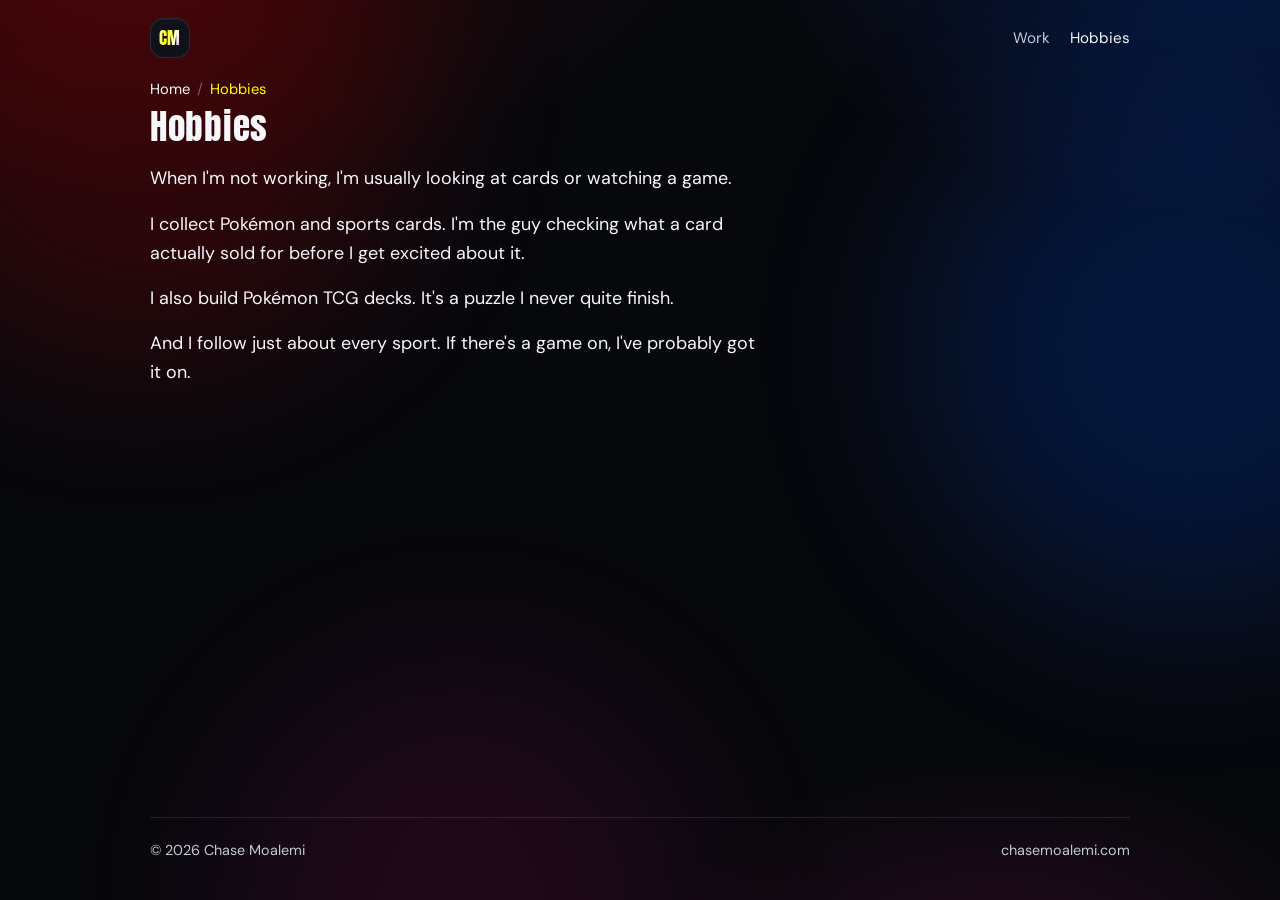
==== hobbies/index.html @ bbf34b28 "Add a dark CM monogram favicon. Replace the abstract color mark with Chase's initials on the site ti" ====
<!DOCTYPE html>
<html lang="en">
<head>
  <!-- Google tag (gtag.js) -->
  <script async src="https://www.googletagmanager.com/gtag/js?id=G-ERBQ5MMVH8"></script>
  <script>window.dataLayer=window.dataLayer||[];function gtag(){dataLayer.push(arguments);}gtag('js',new Date());gtag('config','G-ERBQ5MMVH8');</script>
  <meta charset="utf-8">
  <meta name="viewport" content="width=device-width, initial-scale=1, viewport-fit=cover">
  <title>Hobbies | Chase Moalemi</title>
  <meta name="description" content="When I'm not working, I'm usually looking at cards or watching a game.">
  <meta name="author" content="Chase Moalemi">
  <meta name="robots" content="index, follow">
  <link rel="canonical" href="https://chasemoalemi.com/hobbies/">
  <meta property="og:title" content="Hobbies | Chase Moalemi">
  <meta property="og:description" content="When I'm not working, I'm usually looking at cards or watching a game.">
  <meta property="og:url" content="https://chasemoalemi.com/hobbies/">
  <meta property="og:type" content="website">
  <meta property="og:site_name" content="Chase Moalemi">
  <meta property="og:locale" content="en_US">
  <meta property="og:image" content="https://chasemoalemi.com/images/og.png">
  <meta property="og:image:type" content="image/png">
  <meta property="og:image:width" content="1200">
  <meta property="og:image:height" content="630">
  <meta property="og:image:alt" content="CM monogram for Chase Moalemi">
  <meta name="twitter:card" content="summary_large_image">
  <meta name="twitter:title" content="Hobbies | Chase Moalemi">
  <meta name="twitter:description" content="When I'm not working, I'm usually looking at cards or watching a game.">
  <meta name="twitter:image" content="https://chasemoalemi.com/images/og.png">
  <meta name="twitter:image:alt" content="CM monogram for Chase Moalemi">
  <meta name="theme-color" content="#07080c">
  <meta name="color-scheme" content="dark">
  <meta name="application-name" content="Chase Moalemi">
  <link rel="preconnect" href="https://fonts.googleapis.com">
  <link rel="preconnect" href="https://fonts.gstatic.com" crossorigin>
  <link href="https://fonts.googleapis.com/css2?family=Anton&family=DM+Sans:ital,opsz,wght@0,9..40,400;0,9..40,500;0,9..40,600;0,9..40,700;1,9..40,400&family=Oswald:wght@200&display=swap" rel="stylesheet">
  <link rel="stylesheet" href="/styles.css">
  <link rel="icon" href="/favicon.ico" sizes="any">
  <link rel="icon" href="/favicon.svg" type="image/svg+xml">
  <link rel="icon" type="image/png" sizes="32x32" href="/favicon-32.png">
  <link rel="icon" type="image/png" sizes="16x16" href="/favicon-16.png">
  <link rel="apple-touch-icon" sizes="180x180" href="/apple-touch-icon.png">
  <link rel="manifest" href="/site.webmanifest">
  <script type="application/ld+json">
  {
    "@context": "https://schema.org",
    "@type": "BreadcrumbList",
    "itemListElement": [
      {
        "@type": "ListItem",
        "position": 1,
        "name": "Home",
        "item": "https://chasemoalemi.com/"
      },
      {
        "@type": "ListItem",
        "position": 2,
        "name": "Hobbies",
        "item": "https://chasemoalemi.com/hobbies/"
      }
    ]
  }
  </script>
</head>
<body>
  <a class="skip" href="#content">Skip to content</a>
  <div class="glow glow-a" aria-hidden="true"></div>
  <div class="glow glow-b" aria-hidden="true"></div>
  <div class="glow glow-c" aria-hidden="true"></div>

  <header class="top">
    <a class="mark" href="/" aria-label="Chase Moalemi, home"><span class="mark-letters">CM</span></a>
    <nav class="nav" aria-label="Page">
      <a href="/work/">Work</a>
      <a href="/hobbies/" aria-current="page">Hobbies</a>
    </nav>
  </header>

  <main id="content">
    <nav class="crumbs" aria-label="Breadcrumb">
      <ol>
        <li><a href="/">Home</a></li>
        <li aria-current="page">Hobbies</li>
      </ol>
    </nav>
    <section class="band" id="hobbies" aria-labelledby="hobbies-heading">
      <div class="section-head">
        <h1 id="hobbies-heading">Hobbies</h1>
      </div>

      <div class="note">
        <p>When I'm not working, I'm usually looking at cards or watching a game.</p>
        <p>I collect Pokémon and sports cards. I'm the guy checking what a card actually sold for before I get excited about it.</p>
        <p>I also build Pokémon TCG decks. It's a puzzle I never quite finish.</p>
        <p>And I follow just about every sport. If there's a game on, I've probably got it on.</p>
      </div>
    </section>
  </main>

  <footer class="foot">
    <p>© <span id="year">2026</span> Chase Moalemi</p>
    <p class="foot-links">
      <a href="https://chasemoalemi.com/">chasemoalemi.com</a>
    </p>
  </footer>
  <script>
    document.getElementById("year").textContent = new Date().getFullYear();
  </script>
</body>
</html>
---- styles.css ----
/*
  Chase's colors on a dark page, in the same system as ryanmoalemi.app.
  Red, blue, yellow, and pink stay fully saturated. Body text stays light
  so contrast holds.
*/
:root {
  color-scheme: dark;
  --bg: #07080c;
  --bg-card: rgba(16, 18, 26, 0.9);
  --line: rgba(255, 255, 255, 0.1);
  --text: #f6f7fb;
  --muted: #c4c9d6;
  --red: #ff0000;
  --blue: #0055ff;
  --yellow: #ffff00;
  --pink: #ff1493;
  --ink: #0a0a0a;
  --shadow: 0 24px 80px rgba(0, 0, 0, 0.45);
  --radius: 22px;
  --max: 980px;
  --font: "DM Sans", system-ui, -apple-system, "Segoe UI", Roboto, sans-serif;
  --display: "Anton", "Arial Narrow", Impact, sans-serif;
}

* { box-sizing: border-box; }
html { scroll-behavior: smooth; }
body {
  margin: 0;
  min-height: 100vh;
  min-height: 100dvh;
  display: flex;
  flex-direction: column;
  font-family: var(--font);
  color: var(--text);
  background:
    radial-gradient(1100px 560px at 8% -12%, rgba(255, 0, 0, 0.16), transparent 56%),
    radial-gradient(900px 520px at 96% -6%, rgba(0, 85, 255, 0.22), transparent 52%),
    radial-gradient(700px 420px at 78% 108%, rgba(255, 20, 147, 0.12), transparent 50%),
    var(--bg);
  line-height: 1.55;
}

a { color: inherit; }
img { max-width: 100%; display: block; }
::selection { background: var(--yellow); color: var(--ink); }

.skip {
  position: absolute;
  left: 1rem;
  top: -3.5rem;
  z-index: 5;
  padding: 0.5rem 0.8rem;
  border-radius: 999px;
  background: var(--yellow);
  color: var(--ink);
  text-decoration: none;
  font-weight: 700;
}
.skip:focus { top: 1rem; }

.glow {
  position: fixed;
  width: 42vw;
  height: 42vw;
  border-radius: 50%;
  filter: blur(90px);
  pointer-events: none;
  z-index: 0;
}
.glow-a { top: -14vw; left: -10vw; background: var(--red); opacity: 0.16; }
.glow-b { top: 6vw; right: -14vw; background: var(--blue); opacity: 0.2; }
.glow-c { bottom: -18vw; left: 18vw; background: var(--pink); opacity: 0.1; width: 36vw; height: 36vw; }

.top, main, .foot {
  position: relative;
  z-index: 1;
  width: min(var(--max), calc(100% - 2.5rem));
  margin-inline: auto;
}
main { flex: 1 0 auto; }

.top {
  display: flex;
  align-items: center;
  justify-content: space-between;
  padding: 1.15rem 0 0.35rem;
}

.mark {
  width: 2.5rem;
  height: 2.5rem;
  display: grid;
  place-items: center;
  border-radius: 0.85rem;
  background: #0f1218;
  border: 1px solid var(--line);
  text-decoration: none;
  font-family: var(--display);
  font-weight: 400;
  font-size: 1.05rem;
  letter-spacing: 0.04em;
  box-shadow: inset 0 1px 0 rgba(255, 255, 255, 0.05);
}

.mark-letters,
.badge-letters {
  background-image: linear-gradient(
    105deg,
    #fffde7 0%,
    var(--yellow) 22%,
    #ffffff 42%,
    var(--pink) 62%,
    var(--yellow) 82%,
    #fffde7 100%
  );
  background-size: 200% 100%;
  background-position: 0% 50%;
  -webkit-background-clip: text;
  background-clip: text;
  -webkit-text-fill-color: transparent;
  color: transparent;
  animation: cm-sheen 5.5s linear infinite;
}

@keyframes cm-sheen {
  from { background-position: 0% 50%; }
  to { background-position: 200% 50%; }
}

.nav {
  display: flex;
  gap: 1.25rem;
  font-size: 0.95rem;
  color: var(--muted);
}
.nav a {
  text-decoration: none;
  transition: color 0.15s ease;
}
.nav a:hover { color: var(--text); }
.nav a[aria-current="page"] { color: var(--text); }

.hero {
  padding: 2.6rem 0 2.4rem;
}

.eyebrow {
  margin: 0 0 0.85rem;
  font-size: 0.8rem;
  font-weight: 700;
  letter-spacing: 0.16em;
  text-transform: uppercase;
  color: var(--yellow);
}

.hero-heading {
  display: flex;
  align-items: center;
  gap: 1.05rem;
  margin: 0 0 1.15rem;
}

.badge {
  width: 88px;
  height: 88px;
  flex: 0 0 88px;
  border-radius: 50%;
  display: grid;
  place-items: center;
  overflow: hidden;
  background:
    radial-gradient(circle at 30% 25%, rgba(255, 255, 0, 0.2), transparent 46%),
    #10131a;
  border: 1.5px solid var(--yellow);
  box-shadow: 0 0 0 4px rgba(255, 255, 0, 0.12);
  font-family: var(--display);
  font-size: 1.7rem;
  letter-spacing: 0.04em;
  line-height: 1;
}

.badge img {
  width: 100%;
  height: 100%;
  object-fit: cover;
  border-radius: 50%;
}

.hero h1 {
  margin: 0;
  min-width: 0;
  font-family: var(--display);
  font-size: clamp(2.35rem, 5.5vw, 4.15rem);
  font-weight: 400;
  line-height: 0.98;
  letter-spacing: 0.01em;
  text-wrap: balance;
}

.hero-hello {
  font-family: "Oswald", "Arial Narrow", sans-serif;
  font-weight: 200;
  font-style: normal;
  color: var(--text);
  white-space: nowrap;
  vertical-align: baseline;
}

.accent {
  color: var(--yellow);
  font-family: var(--display);
  font-weight: 400;
  font-style: normal;
  white-space: nowrap;
  vertical-align: baseline;
}

.typewrite { display: inline; }
.typewrite-row { display: none; }
.typewrite-cursor-reserve { display: none; }

html.type-on .typewrite {
  display: grid;
  width: 100%;
}
html.type-on .typewrite-ghost,
html.type-on .typewrite-row {
  grid-area: 1 / 1;
}
html.type-on .typewrite-ghost { visibility: hidden; }
html.type-on .typewrite-cursor-reserve {
  display: inline;
  visibility: hidden;
}
html.type-on .typewrite-row {
  display: block;
  align-self: start;
  justify-self: stretch;
}

.typewrite-cursor {
  color: var(--yellow);
  font-weight: 400;
  font-style: normal;
  animation: blink 1s step-end infinite;
}

@keyframes blink {
  0%, 100% { opacity: 1; }
  50% { opacity: 0; }
}

.hero-intro {
  margin: 0;
  max-width: 38rem;
  font-size: 1.16rem;
  line-height: 1.55;
  color: #f6f7fb;
  text-wrap: pretty;
}

.hero-actions {
  display: flex;
  flex-wrap: wrap;
  gap: 0.75rem;
  margin-top: 1.35rem;
}

.btn {
  display: inline-flex;
  align-items: center;
  justify-content: center;
  min-height: 2.85rem;
  padding: 0.7rem 1.25rem;
  border-radius: 999px;
  text-decoration: none;
  font-weight: 700;
  font-size: 0.95rem;
  border: 1px solid transparent;
  transition: transform 0.15s ease, background 0.15s ease, border-color 0.15s ease;
}
.btn:hover { transform: translateY(-1px); }
.btn.primary {
  background: var(--yellow);
  color: var(--ink);
}
.btn.primary:hover { background: #fff6a3; }
.btn.ghost {
  border-color: var(--line);
  background: rgba(255, 255, 255, 0.03);
  color: var(--text);
}
.btn.ghost:hover { border-color: rgba(255, 255, 255, 0.22); }

.band {
  padding: 0.4rem 0 3.4rem;
}

.section-head {
  display: flex;
  flex-direction: column;
  gap: 0.4rem;
  margin-bottom: 1.25rem;
}
.section-head h1,
.section-head h2 {
  margin: 0;
  font-family: var(--display);
  font-size: clamp(1.85rem, 3vw, 2.2rem);
  font-weight: 400;
  letter-spacing: 0.02em;
  line-height: 1;
}
.section-sub {
  margin: 0;
  color: var(--muted);
  max-width: 38rem;
}

.feature {
  margin: 0 0 0.95rem;
  padding: 1.45rem 1.45rem 1.5rem 1.55rem;
  border-radius: var(--radius);
  background: var(--bg-card);
  border: 1px solid var(--line);
  border-left: 4px solid var(--yellow);
  box-shadow: var(--shadow);
}
.feature .kicker {
  margin: 0 0 0.45rem;
  font-size: 0.78rem;
  font-weight: 700;
  letter-spacing: 0.16em;
  text-transform: uppercase;
  color: var(--yellow);
}
.feature h3 {
  margin: 0 0 0.7rem;
  font-family: var(--display);
  font-size: clamp(1.55rem, 2.6vw, 1.9rem);
  font-weight: 400;
  letter-spacing: 0.02em;
  line-height: 1.05;
}
.feature p {
  margin: 0;
  max-width: 42rem;
  font-size: 1.08rem;
  line-height: 1.65;
  color: #e7ebf5;
  text-wrap: pretty;
}
.feature a {
  color: var(--yellow);
  text-underline-offset: 0.16em;
}
.feature a:hover { color: #fff6a3; }

.app-grid {
  list-style: none;
  margin: 0;
  padding: 0;
  display: grid;
  grid-template-columns: repeat(auto-fit, minmax(260px, 1fr));
  gap: 0.9rem;
}

#hobbies .app-grid {
  grid-template-columns: repeat(2, minmax(0, 1fr));
}

.app-card {
  display: grid;
  grid-template-columns: auto 1fr;
  gap: 0.95rem;
  align-items: start;
  height: 100%;
  padding: 1.1rem 1.15rem;
  border-radius: var(--radius);
  background: var(--bg-card);
  border: 1px solid var(--line);
  box-shadow: var(--shadow);
  transition: border-color 0.15s ease, transform 0.15s ease, background 0.15s ease;
}
.app-card:hover {
  border-color: rgba(255, 255, 0, 0.45);
  transform: translateY(-2px);
  background: rgba(22, 24, 34, 0.96);
}

.app-icon {
  width: 3.25rem;
  height: 3.25rem;
  border-radius: 0.95rem;
  display: grid;
  place-items: center;
  flex: 0 0 auto;
}
.app-icon svg { width: 1.45rem; height: 1.45rem; display: block; }
.icon-yellow { background: var(--yellow); color: var(--ink); }
.icon-blue { background: var(--blue); color: #fff; }
.icon-pink { background: var(--pink); color: var(--ink); }
.icon-red { background: var(--red); color: var(--ink); }

.app-body { display: grid; gap: 0.35rem; min-width: 0; }
.app-name {
  margin: 0;
  font-family: var(--display);
  font-size: 1.35rem;
  font-weight: 400;
  letter-spacing: 0.02em;
  line-height: 1.05;
}
.app-desc {
  margin: 0;
  color: var(--muted);
  font-size: 0.98rem;
  line-height: 1.5;
  text-wrap: pretty;
}

.foot {
  display: flex;
  flex-wrap: wrap;
  justify-content: space-between;
  gap: 0.75rem;
  color: var(--muted);
  font-size: 0.9rem;
  border-top: 1px solid var(--line);
  padding: 1.35rem 0 2.4rem;
}
.foot p { margin: 0; }
.foot a { color: var(--muted); text-decoration: none; }
.foot a:hover { color: var(--text); }
.foot-links { display: flex; gap: 0.55rem; align-items: center; }

.crumbs {
  margin: 0.85rem 0 0.15rem;
  font-size: 0.92rem;
  color: var(--muted);
}
.crumbs ol {
  display: flex;
  flex-wrap: wrap;
  align-items: center;
  gap: 0.45rem;
  list-style: none;
  margin: 0;
  padding: 0;
}
.crumbs li:not(:last-child)::after {
  content: "/";
  margin-left: 0.45rem;
  color: rgba(255, 255, 255, 0.35);
}
.crumbs a {
  color: var(--text);
  text-decoration: none;
}
.crumbs a:hover { color: var(--yellow); }
.crumbs [aria-current="page"] { color: var(--yellow); }

.note {
  max-width: 38rem;
  display: grid;
  gap: 1.05rem;
}
.note p {
  margin: 0;
  font-size: 1.12rem;
  line-height: 1.6;
  color: var(--text);
  text-wrap: pretty;
}

body.home {
  min-height: 100vh;
  min-height: 100dvh;
  display: flex;
  flex-direction: column;
}
body.home .top,
body.home .foot { flex-shrink: 0; }
body.home main {
  flex: 1 0 auto;
  display: flex;
  flex-direction: column;
  justify-content: safe center;
}
body.home .hero { padding-block: 1.25rem 1.5rem; }

a:focus-visible,
.btn:focus-visible,
.app-card:focus-within {
  outline: 3px solid var(--yellow);
  outline-offset: 3px;
}

@media (max-width: 640px) {
  .top, main, .foot { width: min(var(--max), calc(100% - 1.5rem)); }
  .top { padding-top: 0.85rem; }
  .hero { padding: 1.35rem 0 1.7rem; }
  .hero-heading { gap: 0.8rem; }
  .badge {
    width: 64px;
    height: 64px;
    flex-basis: 64px;
    font-size: 1.25rem;
    box-shadow: 0 0 0 3px rgba(255, 255, 0, 0.12);
  }
  .hero-actions { width: 100%; }
  .btn { flex: 1 1 auto; }
  #hobbies .app-grid { grid-template-columns: 1fr; }
  .feature { padding: 1.15rem 1.05rem 1.2rem 1.1rem; }
  .band { padding-bottom: 2.6rem; }
  .foot { flex-direction: column; align-items: flex-start; }
}

@media (max-width: 348px) {
  .hero h1 { font-size: 2.05rem; }
}

@media (max-height: 820px) and (min-width: 900px) {
  .top { padding-top: 0.75rem; }
  .hero { padding: 1.45rem 0 1.5rem; }
  .hero-heading { margin-bottom: 0.9rem; }
  .hero-actions { margin-top: 0.95rem; }
}

@media (prefers-reduced-motion: reduce) {
  html { scroll-behavior: auto; }
  .mark-letters,
  .badge-letters { animation: none; background-position: 0% 50%; }
  .typewrite-cursor { animation: none; }
  .btn,
  .app-card { transition: none; }
}
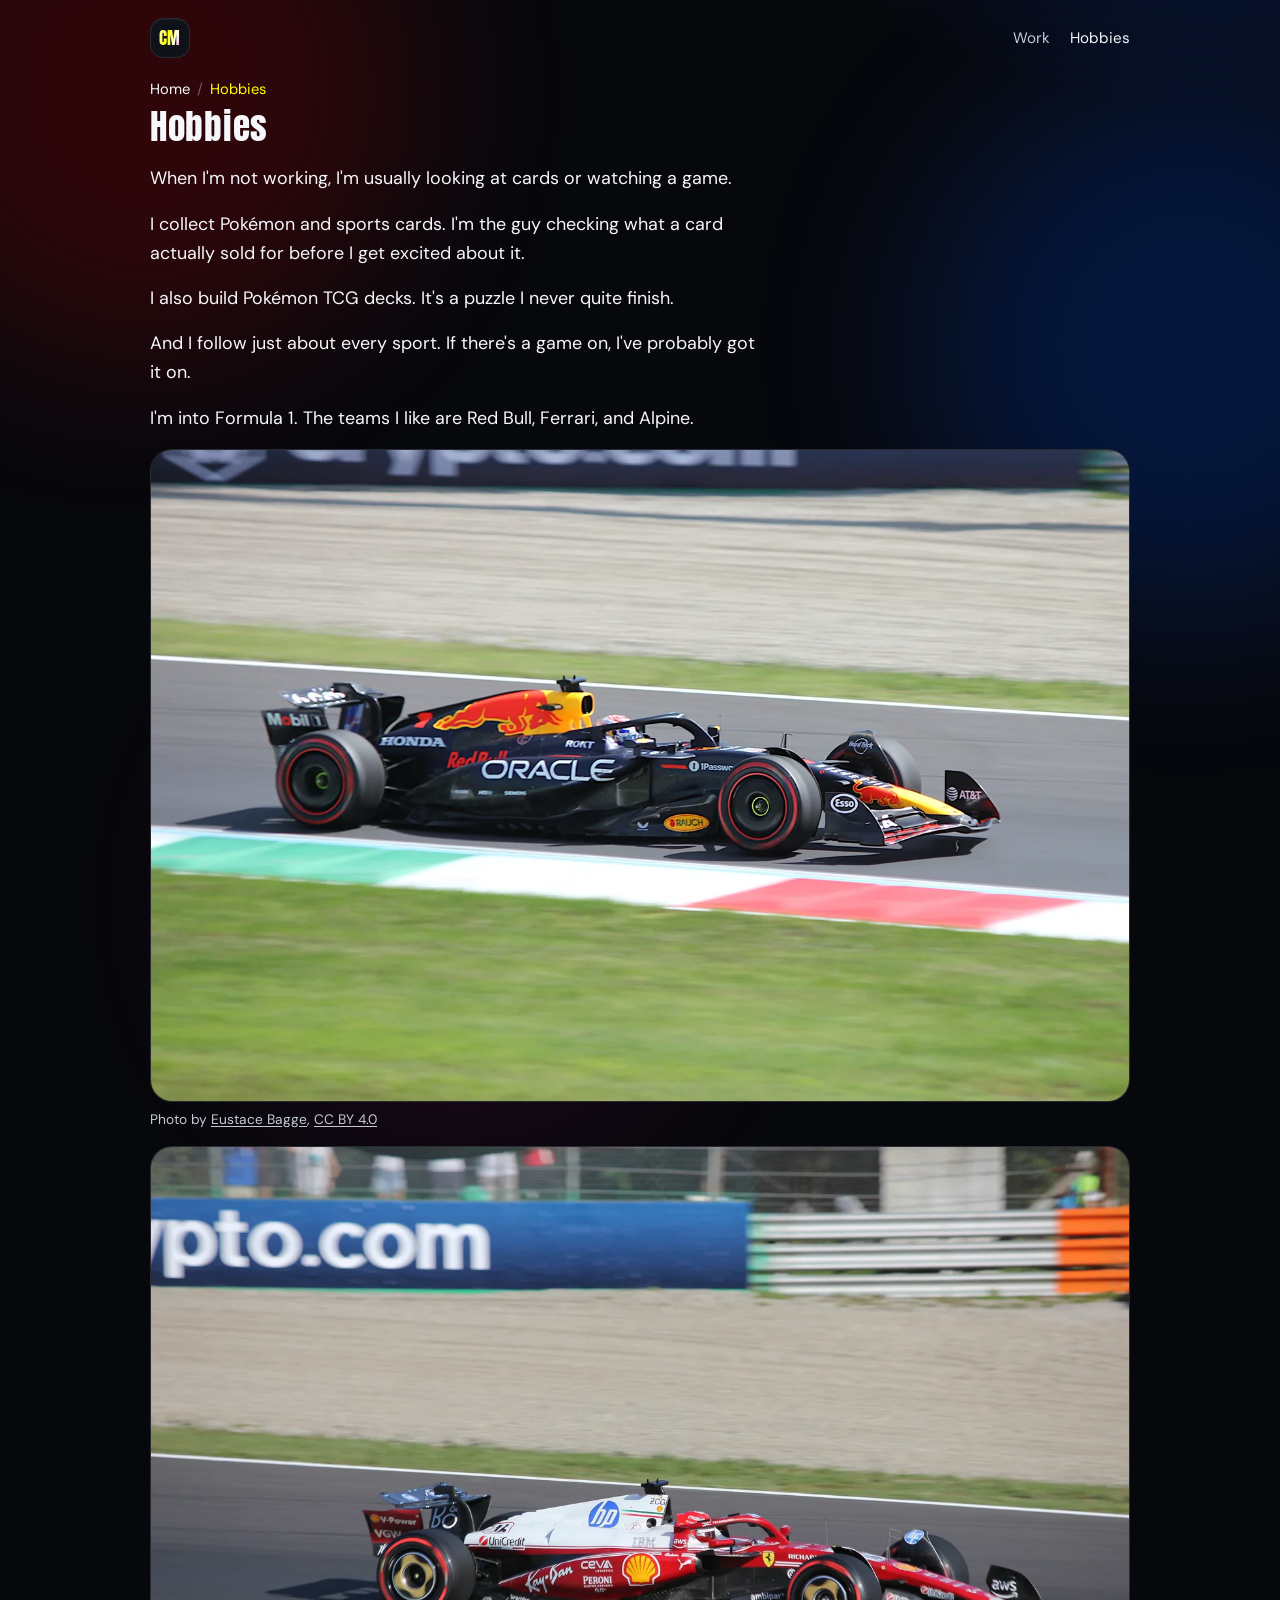
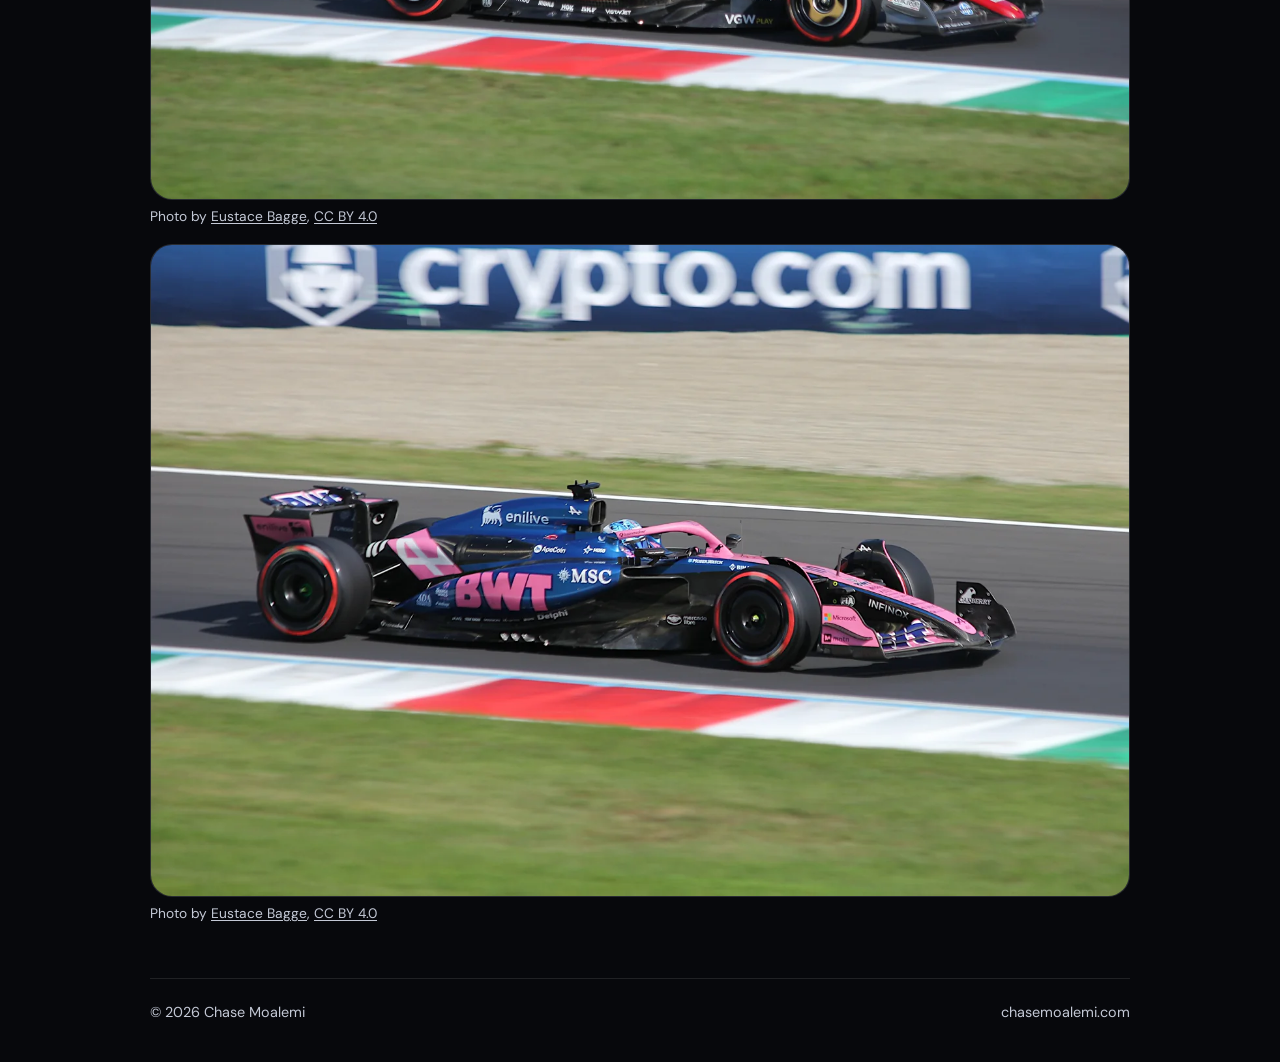
==== commit e3469569: "Merge 63fa9cc5c2aab89610fef5f594cbd8348653ae7c into bbf34b2883c27362a4258c069304021312fca331" ====
--- a/hobbies/index.html
+++ b/hobbies/index.html
@@ -92,6 +92,19 @@
         <p>I collect Pokémon and sports cards. I'm the guy checking what a card actually sold for before I get excited about it.</p>
         <p>I also build Pokémon TCG decks. It's a puzzle I never quite finish.</p>
         <p>And I follow just about every sport. If there's a game on, I've probably got it on.</p>
+        <p>I'm into Formula 1. The teams I like are Red Bull, Ferrari, and Alpine.</p>
+        <figure class="photo">
+          <img src="/images/f1-red-bull-rb21.webp" width="1500" height="1000" alt="Dark blue Red Bull RB21 Formula 1 car, number 1, on track at the 2025 Italian Grand Prix." loading="lazy" decoding="async">
+          <figcaption>Photo by <a href="https://commons.wikimedia.org/wiki/File:Max_Verstappen_2025_Italian_Grand_Prix_FP3.jpg" target="_blank" rel="noopener noreferrer">Eustace Bagge</a>, <a href="https://commons.wikimedia.org/wiki/File:Max_Verstappen_2025_Italian_Grand_Prix_FP3.jpg" target="_blank" rel="noopener noreferrer">CC BY 4.0</a></figcaption>
+        </figure>
+        <figure class="photo">
+          <img src="/images/f1-ferrari-sf-25.webp" width="1500" height="1000" alt="Red Ferrari SF-25 Formula 1 car, number 16, on track at the 2025 Italian Grand Prix." loading="lazy" decoding="async">
+          <figcaption>Photo by <a href="https://commons.wikimedia.org/wiki/File:Charles_Leclerc_2025_Italian_Grand_Prix_qualifying.jpg" target="_blank" rel="noopener noreferrer">Eustace Bagge</a>, <a href="https://commons.wikimedia.org/wiki/File:Charles_Leclerc_2025_Italian_Grand_Prix_qualifying.jpg" target="_blank" rel="noopener noreferrer">CC BY 4.0</a></figcaption>
+        </figure>
+        <figure class="photo">
+          <img src="/images/f1-alpine-a525.webp" width="1500" height="1000" alt="Pink and blue Alpine A525 Formula 1 car, number 10, on track at the 2025 Italian Grand Prix." loading="lazy" decoding="async">
+          <figcaption>Photo by <a href="https://commons.wikimedia.org/wiki/File:Pierre_Gasly_2025_Italian_Grand_Prix_Qualifying.jpg" target="_blank" rel="noopener noreferrer">Eustace Bagge</a>, <a href="https://commons.wikimedia.org/wiki/File:Pierre_Gasly_2025_Italian_Grand_Prix_Qualifying.jpg" target="_blank" rel="noopener noreferrer">CC BY 4.0</a></figcaption>
+        </figure>
       </div>
     </section>
   </main>
--- a/styles.css
+++ b/styles.css
@@ -461,17 +461,41 @@
 .crumbs [aria-current="page"] { color: var(--yellow); }
 
 .note {
+  display: grid;
+  gap: 1.05rem;
+}
+.note p {
+  margin: 0;
   max-width: 38rem;
-  display: grid;
-  gap: 1.05rem;
-}
-.note p {
-  margin: 0;
   font-size: 1.12rem;
   line-height: 1.6;
   color: var(--text);
   text-wrap: pretty;
 }
+
+.photo {
+  margin: 0;
+}
+.photo img {
+  width: 100%;
+  height: auto;
+  aspect-ratio: 3 / 2;
+  object-fit: cover;
+  border-radius: var(--radius);
+  border: 1px solid var(--line);
+  background: #10131a;
+}
+.photo figcaption {
+  margin: 0.45rem 0 0;
+  font-size: 0.86rem;
+  line-height: 1.45;
+  color: var(--muted);
+}
+.photo figcaption a {
+  color: inherit;
+  text-underline-offset: 0.16em;
+}
+.photo figcaption a:hover { color: var(--text); }
 
 body.home {
   min-height: 100vh;
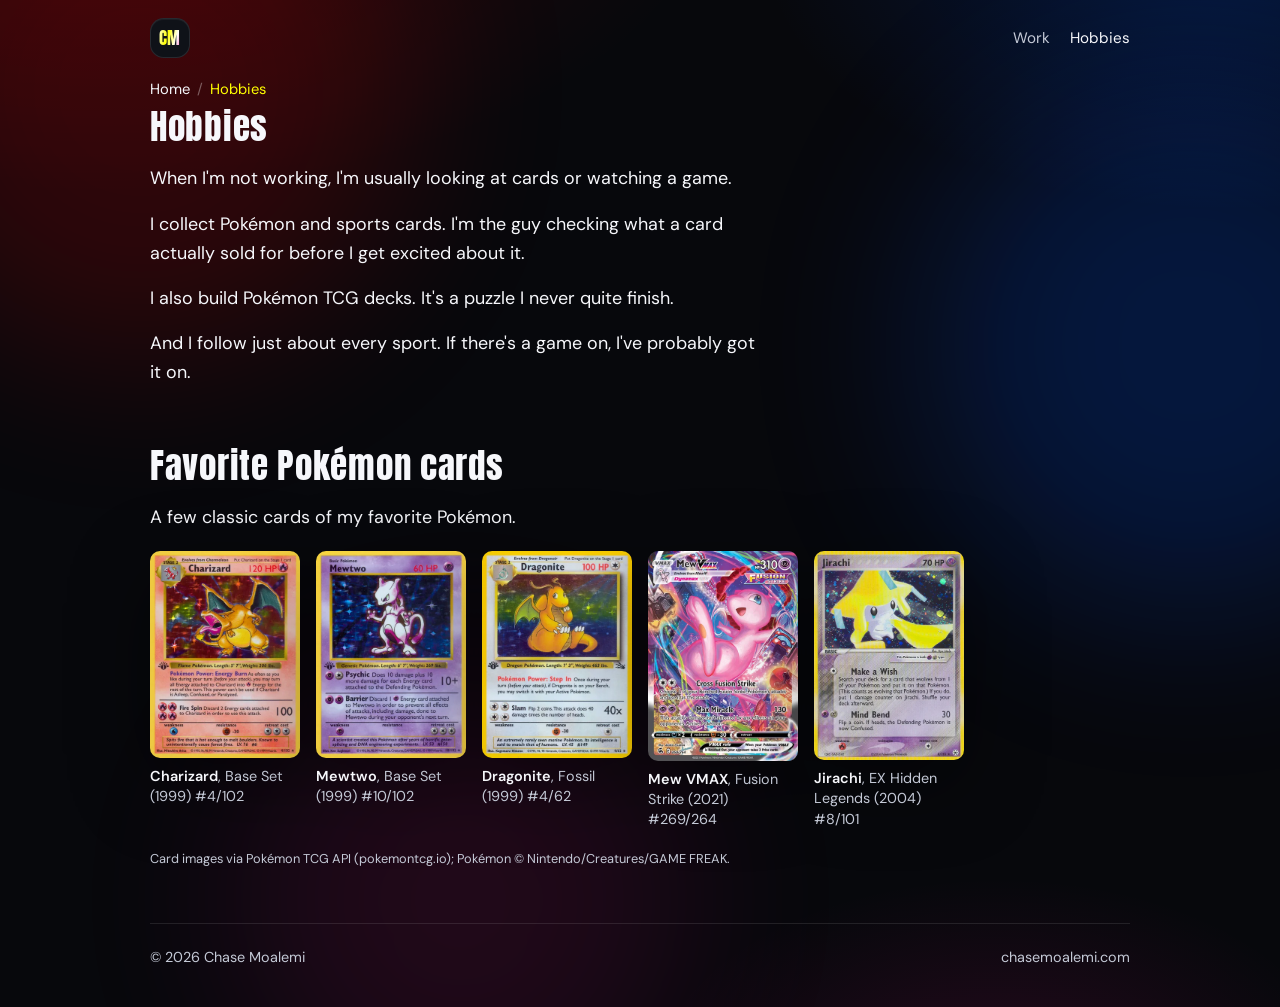
==== commit 15a5280c: "Hobbies: add Favorite Pokémon cards section" ====
--- a/hobbies/index.html
+++ b/hobbies/index.html
@@ -33,7 +33,7 @@
   <link rel="preconnect" href="https://fonts.googleapis.com">
   <link rel="preconnect" href="https://fonts.gstatic.com" crossorigin>
   <link href="https://fonts.googleapis.com/css2?family=Anton&family=DM+Sans:ital,opsz,wght@0,9..40,400;0,9..40,500;0,9..40,600;0,9..40,700;1,9..40,400&family=Oswald:wght@200&display=swap" rel="stylesheet">
-  <link rel="stylesheet" href="/styles.css">
+  <link rel="stylesheet" href="/styles.css?v=cards1">
   <link rel="icon" href="/favicon.ico" sizes="any">
   <link rel="icon" href="/favicon.svg" type="image/svg+xml">
   <link rel="icon" type="image/png" sizes="32x32" href="/favicon-32.png">
@@ -92,20 +92,38 @@
         <p>I collect Pokémon and sports cards. I'm the guy checking what a card actually sold for before I get excited about it.</p>
         <p>I also build Pokémon TCG decks. It's a puzzle I never quite finish.</p>
         <p>And I follow just about every sport. If there's a game on, I've probably got it on.</p>
-        <p>I'm into Formula 1. The teams I like are Red Bull, Ferrari, and Alpine.</p>
-        <figure class="photo">
-          <img src="/images/f1-red-bull-rb21.webp" width="1500" height="1000" alt="Dark blue Red Bull RB21 Formula 1 car, number 1, on track at the 2025 Italian Grand Prix." loading="lazy" decoding="async">
-          <figcaption>Photo by <a href="https://commons.wikimedia.org/wiki/File:Max_Verstappen_2025_Italian_Grand_Prix_FP3.jpg" target="_blank" rel="noopener noreferrer">Eustace Bagge</a>, <a href="https://commons.wikimedia.org/wiki/File:Max_Verstappen_2025_Italian_Grand_Prix_FP3.jpg" target="_blank" rel="noopener noreferrer">CC BY 4.0</a></figcaption>
-        </figure>
-        <figure class="photo">
-          <img src="/images/f1-ferrari-sf-25.webp" width="1500" height="1000" alt="Red Ferrari SF-25 Formula 1 car, number 16, on track at the 2025 Italian Grand Prix." loading="lazy" decoding="async">
-          <figcaption>Photo by <a href="https://commons.wikimedia.org/wiki/File:Charles_Leclerc_2025_Italian_Grand_Prix_qualifying.jpg" target="_blank" rel="noopener noreferrer">Eustace Bagge</a>, <a href="https://commons.wikimedia.org/wiki/File:Charles_Leclerc_2025_Italian_Grand_Prix_qualifying.jpg" target="_blank" rel="noopener noreferrer">CC BY 4.0</a></figcaption>
-        </figure>
-        <figure class="photo">
-          <img src="/images/f1-alpine-a525.webp" width="1500" height="1000" alt="Pink and blue Alpine A525 Formula 1 car, number 10, on track at the 2025 Italian Grand Prix." loading="lazy" decoding="async">
-          <figcaption>Photo by <a href="https://commons.wikimedia.org/wiki/File:Pierre_Gasly_2025_Italian_Grand_Prix_Qualifying.jpg" target="_blank" rel="noopener noreferrer">Eustace Bagge</a>, <a href="https://commons.wikimedia.org/wiki/File:Pierre_Gasly_2025_Italian_Grand_Prix_Qualifying.jpg" target="_blank" rel="noopener noreferrer">CC BY 4.0</a></figcaption>
-        </figure>
       </div>
+    </section>
+    <section class="band" id="favorite-cards" aria-labelledby="cards-heading">
+      <div class="section-head">
+        <h2 id="cards-heading">Favorite Pokémon cards</h2>
+      </div>
+      <div class="note">
+        <p>A few classic cards of my favorite Pokémon.</p>
+      </div>
+      <div class="card-grid">
+          <figure class="card-tile">
+            <img src="/images/cards/charizard-base-set-4.webp" width="400" height="550" loading="lazy" decoding="async" alt="Charizard Pokémon card, Base Set (1999) #4/102">
+            <figcaption><strong>Charizard</strong>, Base Set (1999) #4/102</figcaption>
+          </figure>
+          <figure class="card-tile">
+            <img src="/images/cards/mewtwo-base-set-10.webp" width="400" height="550" loading="lazy" decoding="async" alt="Mewtwo Pokémon card, Base Set (1999) #10/102">
+            <figcaption><strong>Mewtwo</strong>, Base Set (1999) #10/102</figcaption>
+          </figure>
+          <figure class="card-tile">
+            <img src="/images/cards/dragonite-fossil-4.webp" width="400" height="550" loading="lazy" decoding="async" alt="Dragonite Pokémon card, Fossil (1999) #4/62">
+            <figcaption><strong>Dragonite</strong>, Fossil (1999) #4/62</figcaption>
+          </figure>
+          <figure class="card-tile">
+            <img src="/images/cards/mew-vmax-fusion-strike-269.webp" width="400" height="558" loading="lazy" decoding="async" alt="Mew VMAX Pokémon card, Fusion Strike (2021) #269/264">
+            <figcaption><strong>Mew VMAX</strong>, Fusion Strike (2021) #269/264</figcaption>
+          </figure>
+          <figure class="card-tile">
+            <img src="/images/cards/jirachi-hidden-legends-8.webp" width="400" height="557" loading="lazy" decoding="async" alt="Jirachi Pokémon card, EX Hidden Legends (2004) #8/101">
+            <figcaption><strong>Jirachi</strong>, EX Hidden Legends (2004) #8/101</figcaption>
+          </figure>
+      </div>
+      <p class="card-credit">Card images via Pokémon TCG API (pokemontcg.io); Pokémon © Nintendo/Creatures/GAME FREAK.</p>
     </section>
   </main>
 
--- a/styles.css
+++ b/styles.css
@@ -461,41 +461,17 @@
 .crumbs [aria-current="page"] { color: var(--yellow); }
 
 .note {
+  max-width: 38rem;
   display: grid;
   gap: 1.05rem;
 }
 .note p {
   margin: 0;
-  max-width: 38rem;
   font-size: 1.12rem;
   line-height: 1.6;
   color: var(--text);
   text-wrap: pretty;
 }
-
-.photo {
-  margin: 0;
-}
-.photo img {
-  width: 100%;
-  height: auto;
-  aspect-ratio: 3 / 2;
-  object-fit: cover;
-  border-radius: var(--radius);
-  border: 1px solid var(--line);
-  background: #10131a;
-}
-.photo figcaption {
-  margin: 0.45rem 0 0;
-  font-size: 0.86rem;
-  line-height: 1.45;
-  color: var(--muted);
-}
-.photo figcaption a {
-  color: inherit;
-  text-underline-offset: 0.16em;
-}
-.photo figcaption a:hover { color: var(--text); }
 
 body.home {
   min-height: 100vh;
@@ -559,3 +535,30 @@
   .btn,
   .app-card { transition: none; }
 }
+
+.card-grid {
+  display: grid;
+  grid-template-columns: repeat(auto-fill, minmax(150px, 1fr));
+  gap: 1rem;
+  margin-top: 1.25rem;
+}
+.card-tile { margin: 0; }
+.card-tile img {
+  display: block;
+  width: 100%;
+  height: auto;
+  border-radius: 10px;
+  box-shadow: var(--shadow);
+}
+.card-tile figcaption {
+  margin-top: 0.5rem;
+  font-size: 0.9rem;
+  line-height: 1.4;
+  color: var(--muted);
+}
+.card-tile figcaption strong { color: var(--text); font-weight: 600; }
+.card-credit {
+  margin: 1.25rem 0 0;
+  font-size: 0.8rem;
+  color: var(--muted);
+}
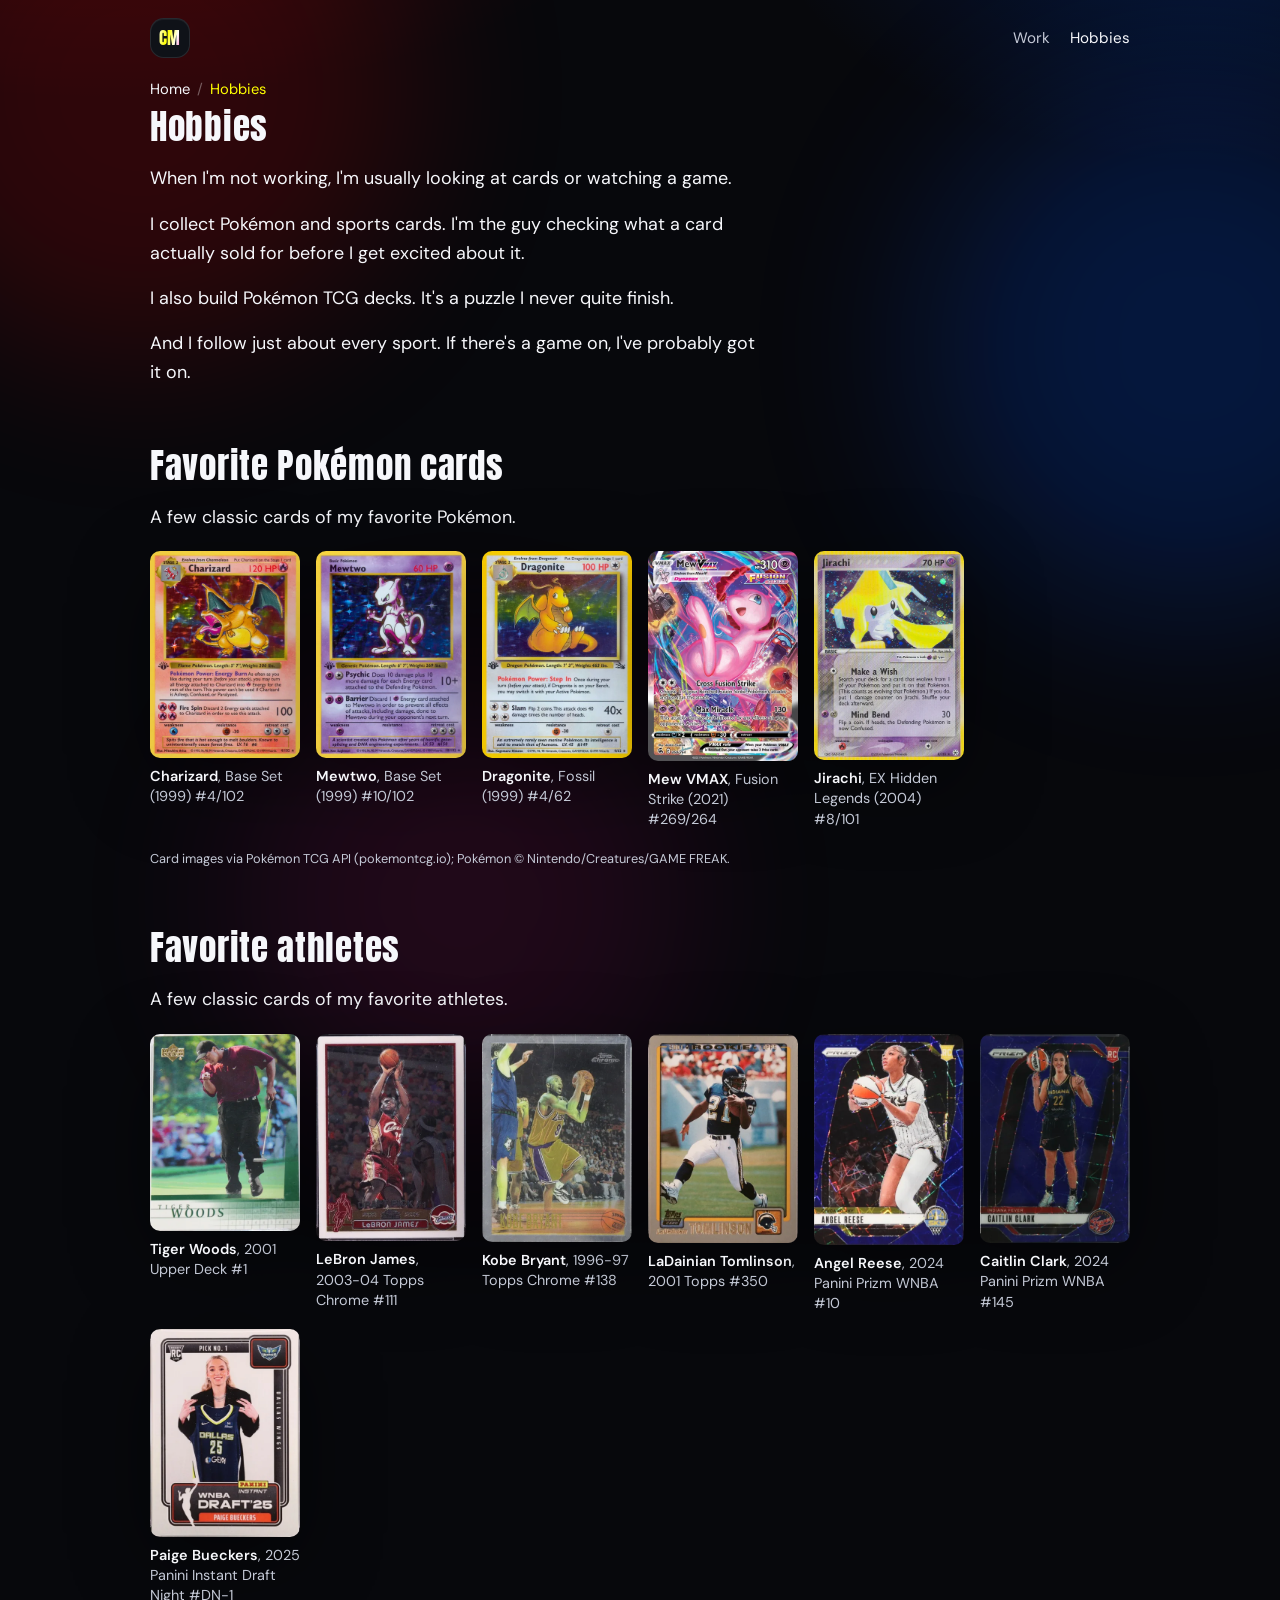
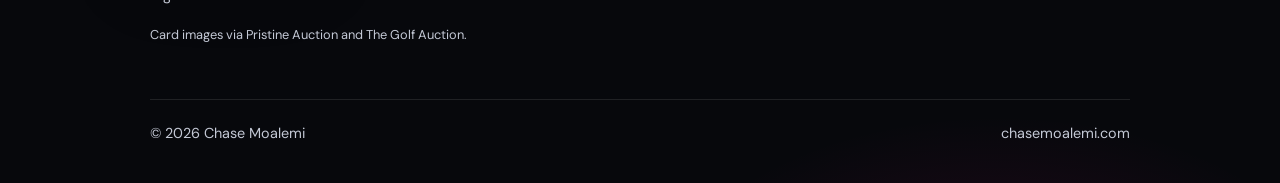
==== commit e13a53a9: "Hobbies: add Favorite athletes section" ====
--- a/hobbies/index.html
+++ b/hobbies/index.html
@@ -125,6 +125,45 @@
       </div>
       <p class="card-credit">Card images via Pokémon TCG API (pokemontcg.io); Pokémon © Nintendo/Creatures/GAME FREAK.</p>
     </section>
+    <section class="band" id="favorite-athletes" aria-labelledby="athletes-heading">
+      <div class="section-head">
+        <h2 id="athletes-heading">Favorite athletes</h2>
+      </div>
+      <div class="note">
+        <p>A few classic cards of my favorite athletes.</p>
+      </div>
+      <div class="card-grid">
+          <figure class="card-tile">
+            <img src="/images/athletes/tiger-woods-2001-upper-deck-golf-1.webp" width="400" height="525" loading="lazy" decoding="async" alt="Tiger Woods trading card, 2001 Upper Deck #1">
+            <figcaption><strong>Tiger Woods</strong>, 2001 Upper Deck #1</figcaption>
+          </figure>
+          <figure class="card-tile">
+            <img src="/images/athletes/lebron-james-2003-topps-chrome-111.webp" width="400" height="554" loading="lazy" decoding="async" alt="LeBron James trading card, 2003-04 Topps Chrome #111">
+            <figcaption><strong>LeBron James</strong>, 2003-04 Topps Chrome #111</figcaption>
+          </figure>
+          <figure class="card-tile">
+            <img src="/images/athletes/kobe-bryant-1996-topps-chrome-138.webp" width="400" height="556" loading="lazy" decoding="async" alt="Kobe Bryant trading card, 1996-97 Topps Chrome #138">
+            <figcaption><strong>Kobe Bryant</strong>, 1996-97 Topps Chrome #138</figcaption>
+          </figure>
+          <figure class="card-tile">
+            <img src="/images/athletes/ladainian-tomlinson-2001-topps-350.webp" width="400" height="558" loading="lazy" decoding="async" alt="LaDainian Tomlinson trading card, 2001 Topps #350">
+            <figcaption><strong>LaDainian Tomlinson</strong>, 2001 Topps #350</figcaption>
+          </figure>
+          <figure class="card-tile">
+            <img src="/images/athletes/angel-reese-2024-prizm-wnba-blue-velocity-10.webp" width="400" height="563" loading="lazy" decoding="async" alt="Angel Reese trading card, 2024 Panini Prizm WNBA #10">
+            <figcaption><strong>Angel Reese</strong>, 2024 Panini Prizm WNBA #10</figcaption>
+          </figure>
+          <figure class="card-tile">
+            <img src="/images/athletes/caitlin-clark-2024-prizm-wnba-blue-velocity-145.webp" width="400" height="559" loading="lazy" decoding="async" alt="Caitlin Clark trading card, 2024 Panini Prizm WNBA #145">
+            <figcaption><strong>Caitlin Clark</strong>, 2024 Panini Prizm WNBA #145</figcaption>
+          </figure>
+          <figure class="card-tile">
+            <img src="/images/athletes/paige-bueckers-2025-panini-instant-draft-night-dn1.webp" width="400" height="553" loading="lazy" decoding="async" alt="Paige Bueckers trading card, 2025 Panini Instant Draft Night #DN-1">
+            <figcaption><strong>Paige Bueckers</strong>, 2025 Panini Instant Draft Night #DN-1</figcaption>
+          </figure>
+      </div>
+      <p class="card-credit">Card images via Pristine Auction and The Golf Auction.</p>
+    </section>
   </main>
 
   <footer class="foot">
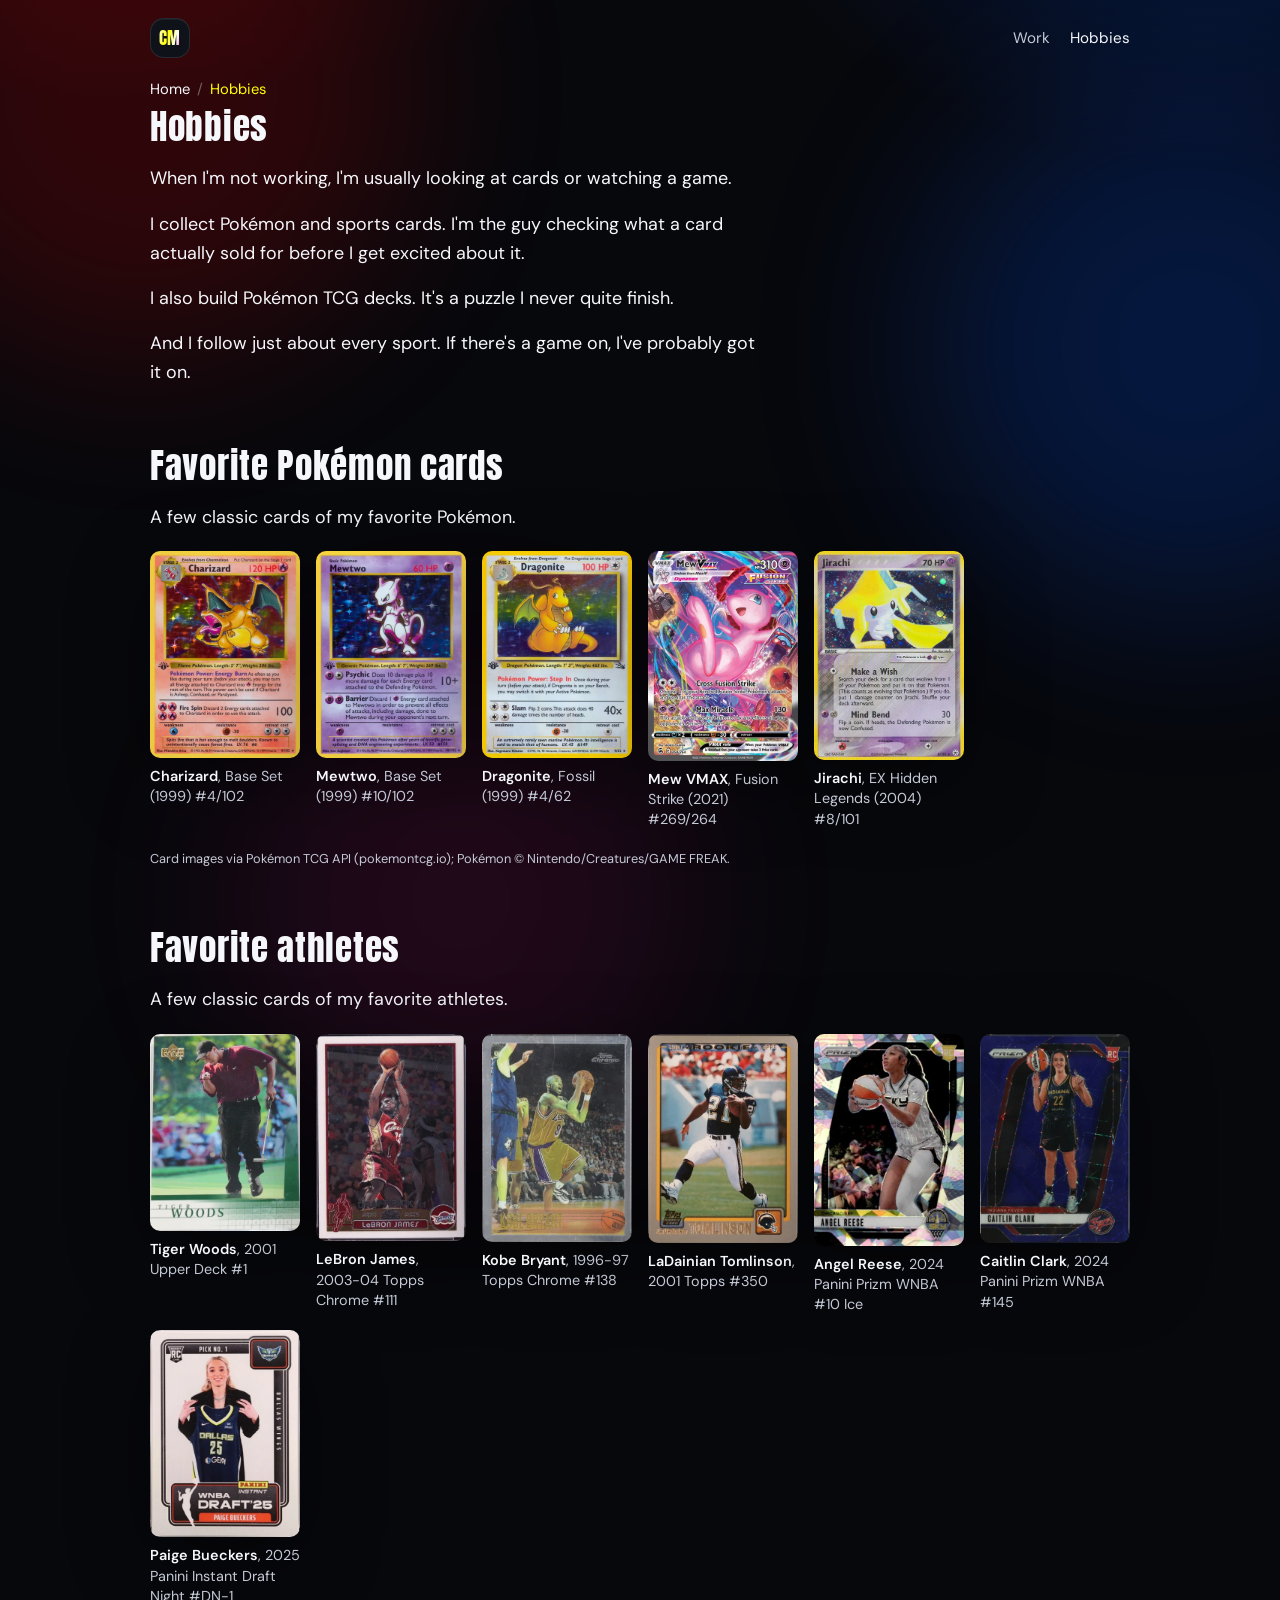
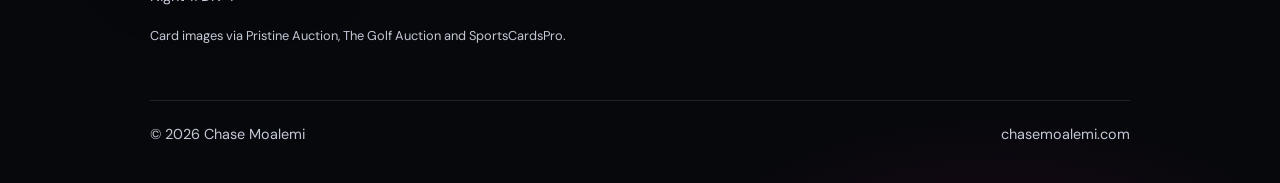
==== commit c95ad802: "Hobbies: swap Angel Reese to Prizm Ice, update credit" ====
--- a/hobbies/index.html
+++ b/hobbies/index.html
@@ -150,8 +150,8 @@
             <figcaption><strong>LaDainian Tomlinson</strong>, 2001 Topps #350</figcaption>
           </figure>
           <figure class="card-tile">
-            <img src="/images/athletes/angel-reese-2024-prizm-wnba-blue-velocity-10.webp" width="400" height="563" loading="lazy" decoding="async" alt="Angel Reese trading card, 2024 Panini Prizm WNBA #10">
-            <figcaption><strong>Angel Reese</strong>, 2024 Panini Prizm WNBA #10</figcaption>
+            <img src="/images/athletes/angel-reese-2024-prizm-wnba-ice-10.webp" width="400" height="565" loading="lazy" decoding="async" alt="Angel Reese trading card, 2024 Panini Prizm WNBA #10 Ice">
+            <figcaption><strong>Angel Reese</strong>, 2024 Panini Prizm WNBA #10 Ice</figcaption>
           </figure>
           <figure class="card-tile">
             <img src="/images/athletes/caitlin-clark-2024-prizm-wnba-blue-velocity-145.webp" width="400" height="559" loading="lazy" decoding="async" alt="Caitlin Clark trading card, 2024 Panini Prizm WNBA #145">
@@ -162,7 +162,7 @@
             <figcaption><strong>Paige Bueckers</strong>, 2025 Panini Instant Draft Night #DN-1</figcaption>
           </figure>
       </div>
-      <p class="card-credit">Card images via Pristine Auction and The Golf Auction.</p>
+      <p class="card-credit">Card images via Pristine Auction, The Golf Auction and SportsCardsPro.</p>
     </section>
   </main>
 
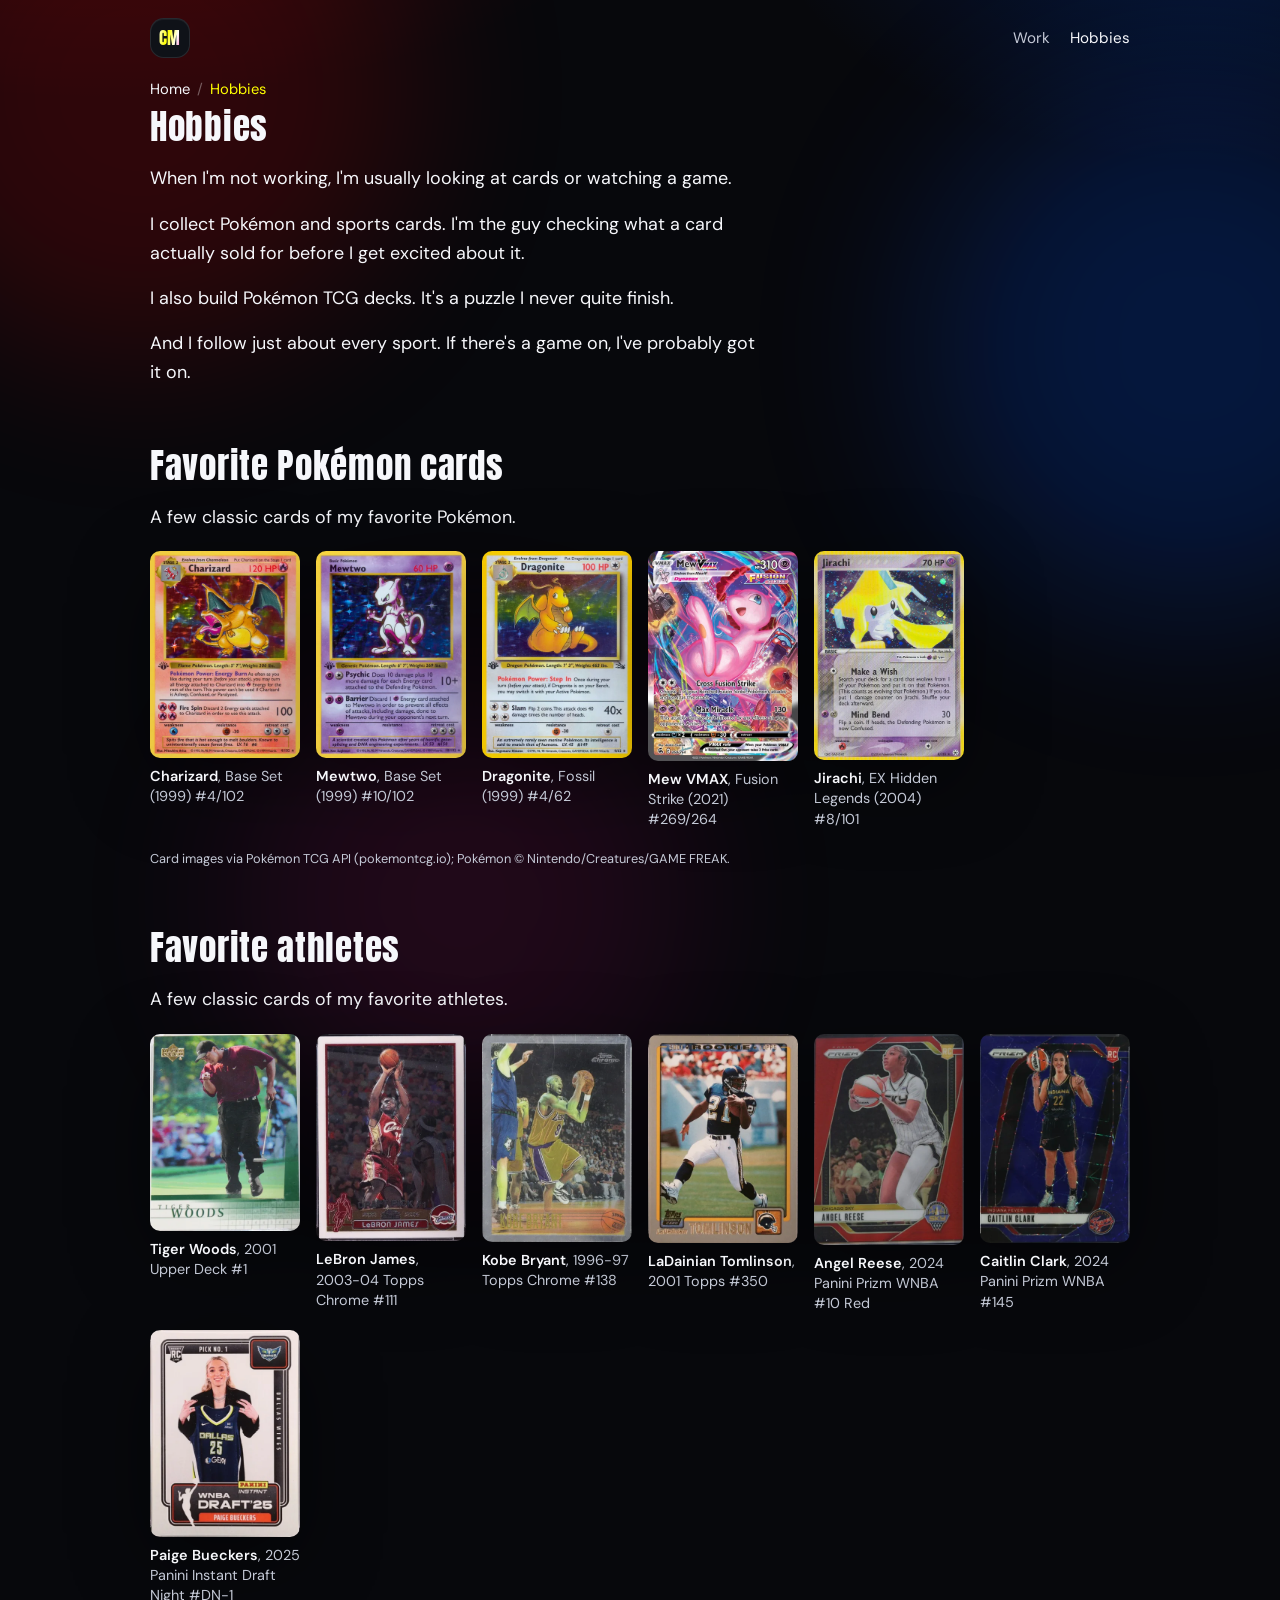
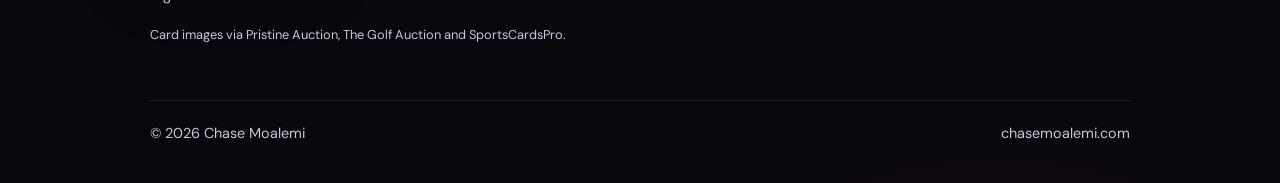
==== commit 0bc5d0d6: "Hobbies: swap Angel Reese to Prizm Red" ====
--- a/hobbies/index.html
+++ b/hobbies/index.html
@@ -150,8 +150,8 @@
             <figcaption><strong>LaDainian Tomlinson</strong>, 2001 Topps #350</figcaption>
           </figure>
           <figure class="card-tile">
-            <img src="/images/athletes/angel-reese-2024-prizm-wnba-ice-10.webp" width="400" height="565" loading="lazy" decoding="async" alt="Angel Reese trading card, 2024 Panini Prizm WNBA #10 Ice">
-            <figcaption><strong>Angel Reese</strong>, 2024 Panini Prizm WNBA #10 Ice</figcaption>
+            <img src="/images/athletes/angel-reese-2024-prizm-wnba-red-10.webp" width="400" height="564" loading="lazy" decoding="async" alt="Angel Reese trading card, 2024 Panini Prizm WNBA #10 Red">
+            <figcaption><strong>Angel Reese</strong>, 2024 Panini Prizm WNBA #10 Red</figcaption>
           </figure>
           <figure class="card-tile">
             <img src="/images/athletes/caitlin-clark-2024-prizm-wnba-blue-velocity-145.webp" width="400" height="559" loading="lazy" decoding="async" alt="Caitlin Clark trading card, 2024 Panini Prizm WNBA #145">
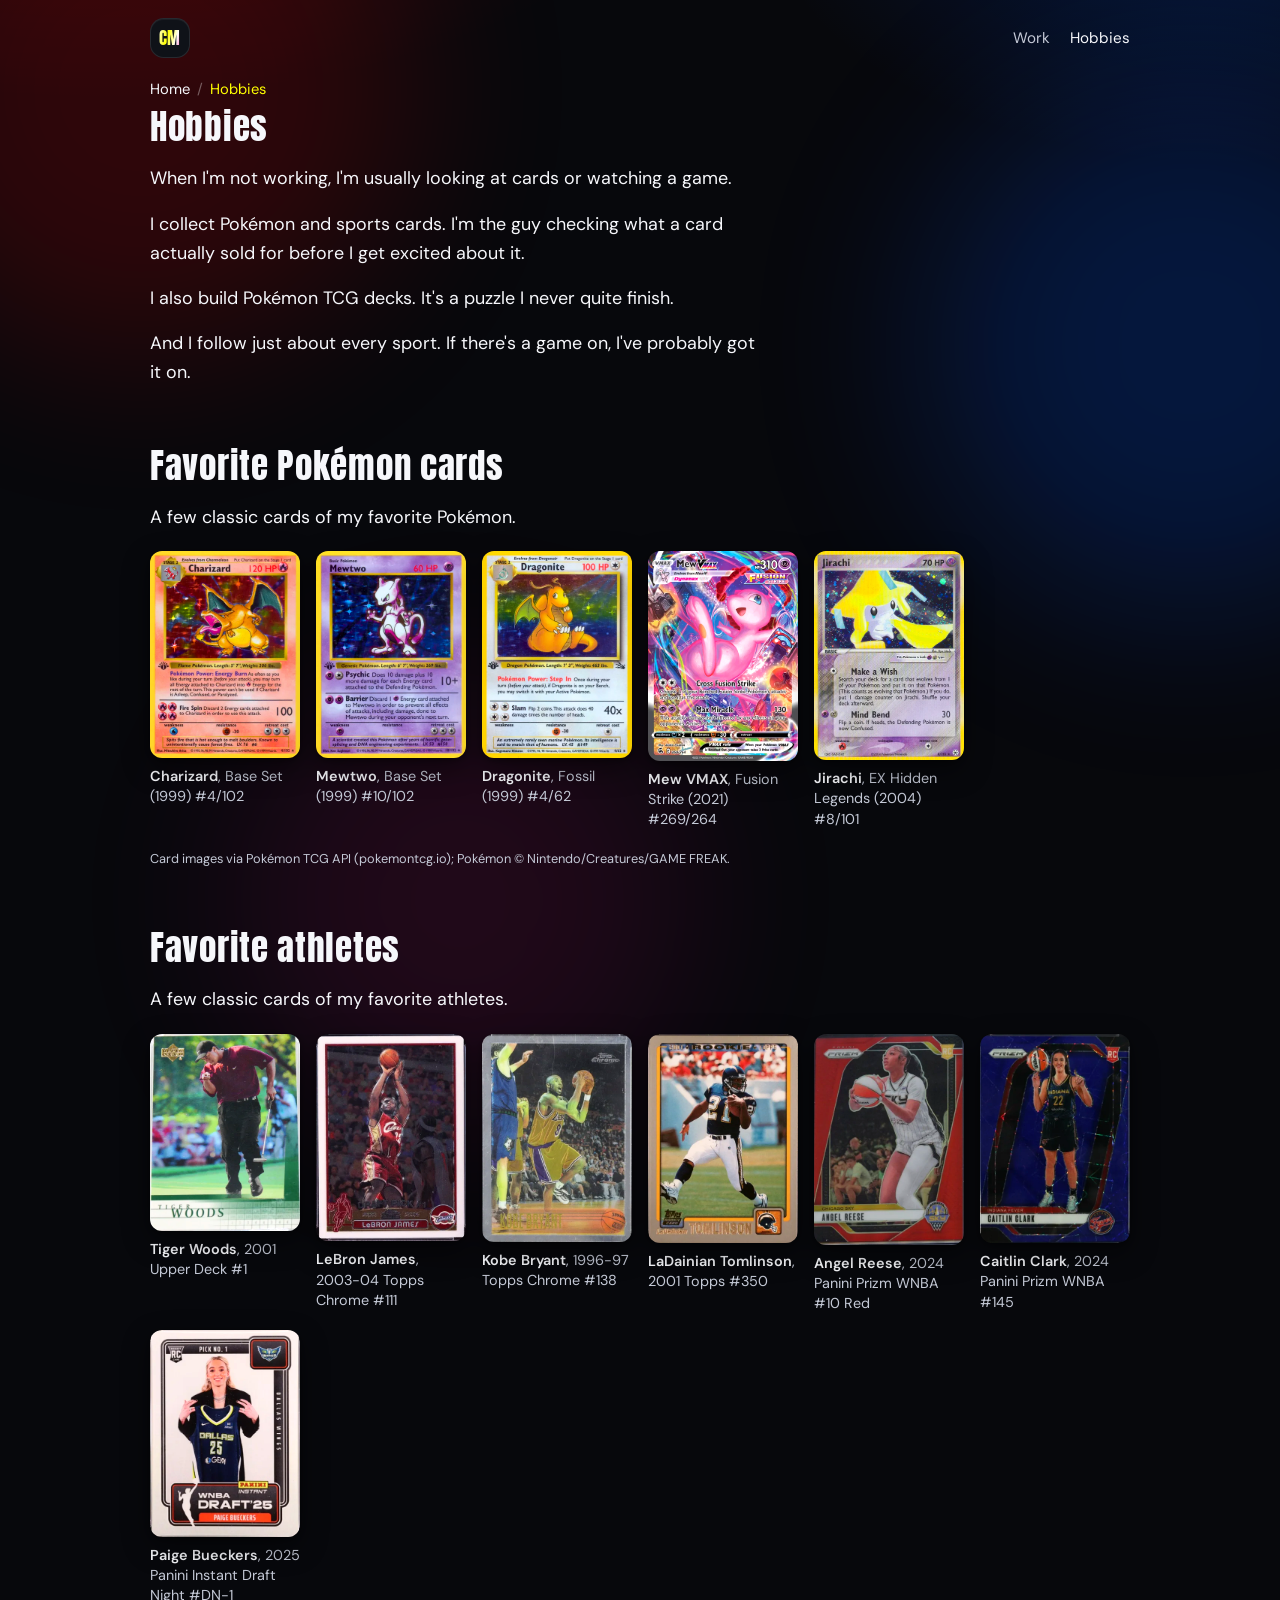
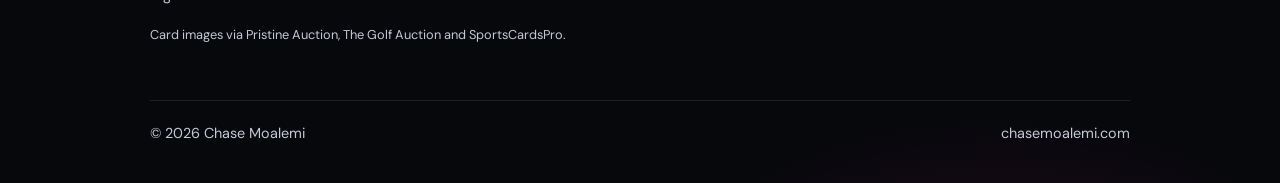
==== commit 334d502b: "Hobbies: card image filter, shadow, hover glow" ====
--- a/hobbies/index.html
+++ b/hobbies/index.html
@@ -33,7 +33,7 @@
   <link rel="preconnect" href="https://fonts.googleapis.com">
   <link rel="preconnect" href="https://fonts.gstatic.com" crossorigin>
   <link href="https://fonts.googleapis.com/css2?family=Anton&family=DM+Sans:ital,opsz,wght@0,9..40,400;0,9..40,500;0,9..40,600;0,9..40,700;1,9..40,400&family=Oswald:wght@200&display=swap" rel="stylesheet">
-  <link rel="stylesheet" href="/styles.css?v=cards1">
+  <link rel="stylesheet" href="/styles.css?v=cards2">
   <link rel="icon" href="/favicon.ico" sizes="any">
   <link rel="icon" href="/favicon.svg" type="image/svg+xml">
   <link rel="icon" type="image/png" sizes="32x32" href="/favicon-32.png">
--- a/styles.css
+++ b/styles.css
@@ -547,8 +547,18 @@
   display: block;
   width: 100%;
   height: auto;
-  border-radius: 10px;
-  box-shadow: var(--shadow);
+  border-radius: 12px;
+  filter: brightness(1.03) contrast(1.08) saturate(1.15);
+  box-shadow: 0 10px 28px rgba(0, 0, 0, 0.45), 0 2px 6px rgba(0, 0, 0, 0.35);
+  transition: transform 0.2s ease, box-shadow 0.2s ease;
+}
+.card-tile:hover img {
+  transform: translateY(-4px);
+  box-shadow: 0 14px 34px rgba(0, 0, 0, 0.5), 0 0 0 1px rgba(255, 255, 0, 0.35), 0 0 22px rgba(255, 20, 147, 0.35);
+}
+@media (prefers-reduced-motion: reduce) {
+  .card-tile img { transition: none; }
+  .card-tile:hover img { transform: none; }
 }
 .card-tile figcaption {
   margin-top: 0.5rem;
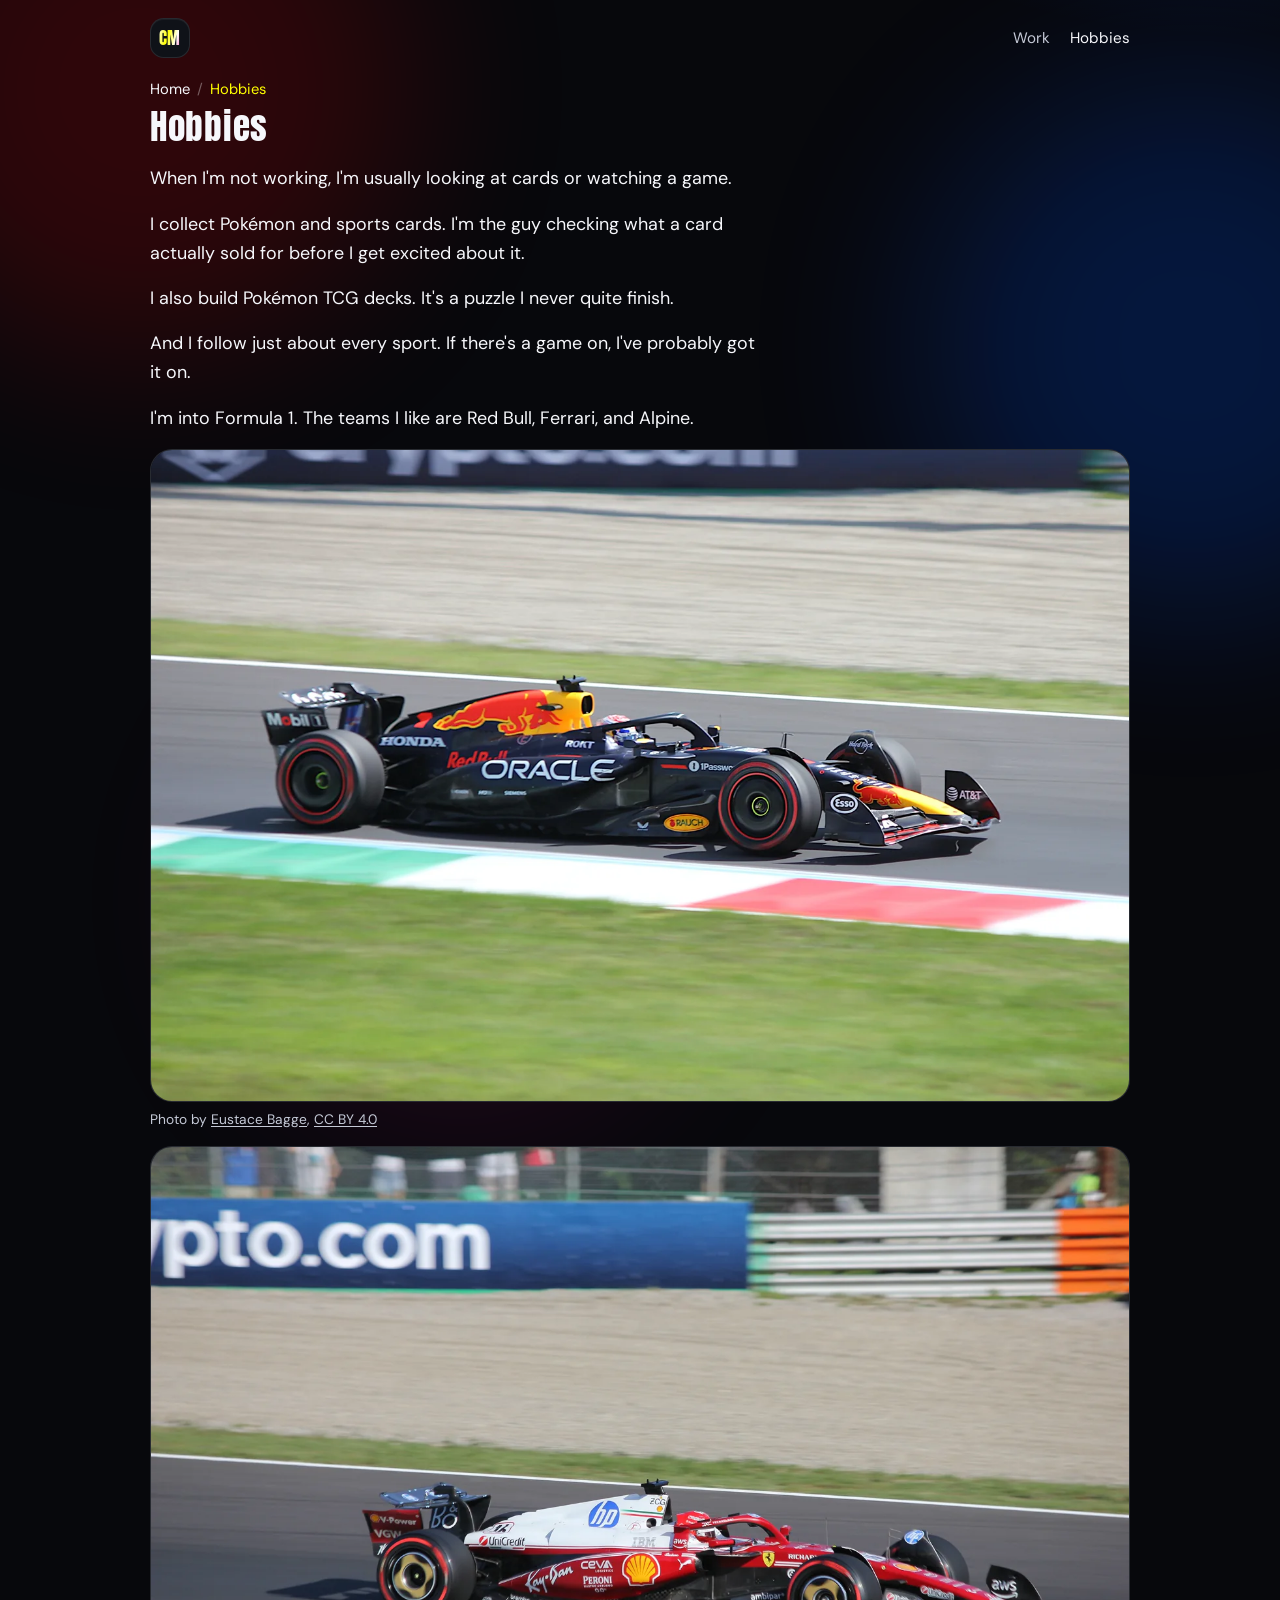
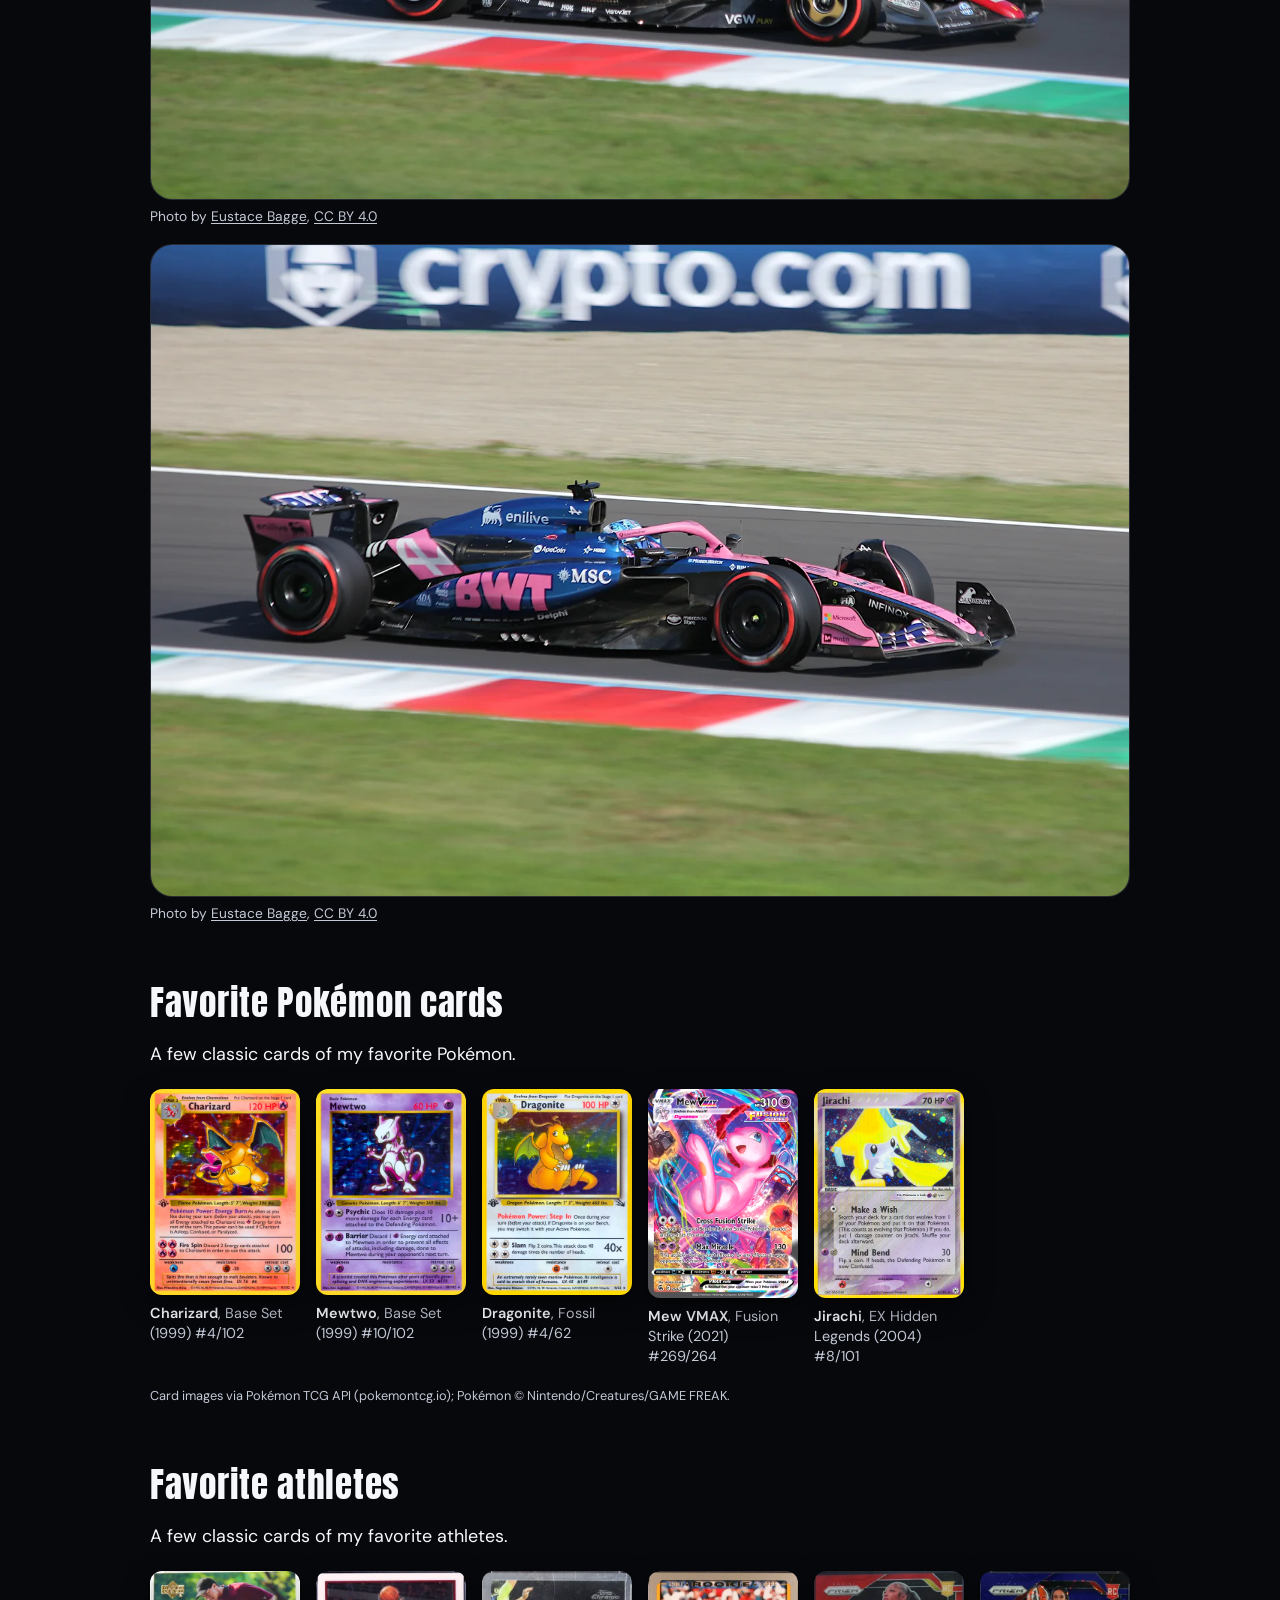
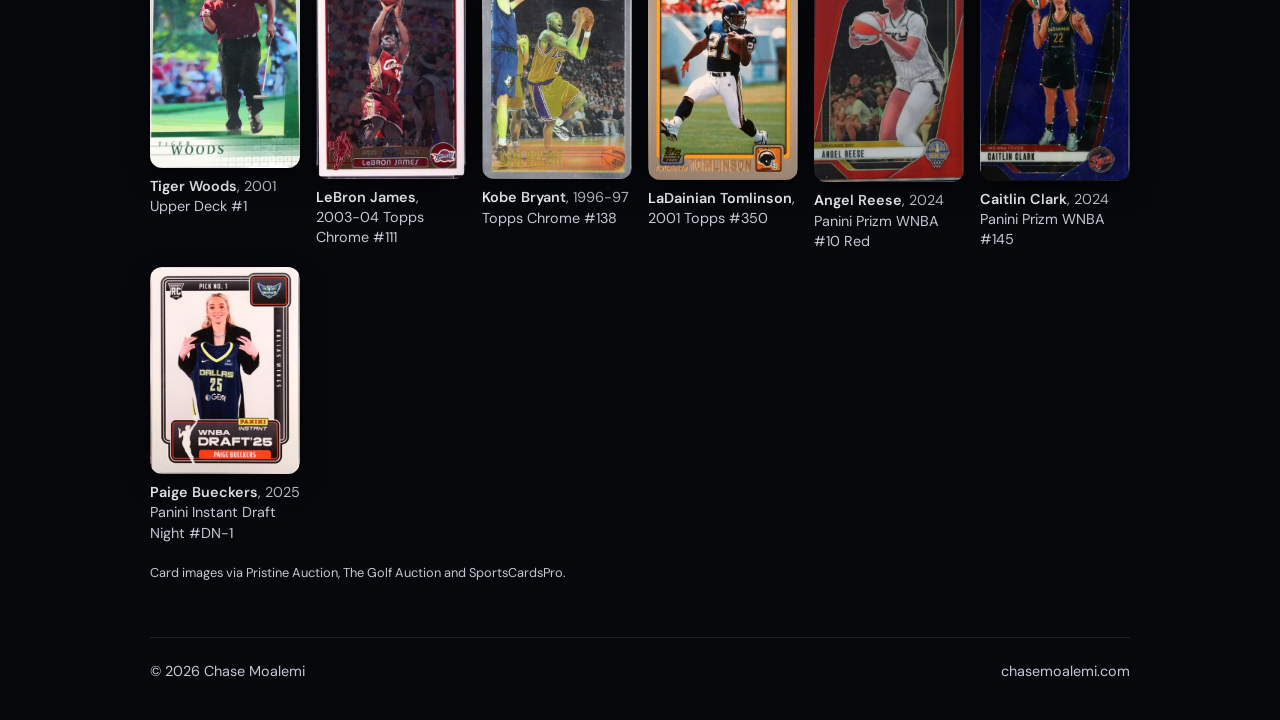
==== commit 19c39934: "Merge 63fa9cc5c2aab89610fef5f594cbd8348653ae7c into e4217e45215af55c3987526b509cc225c65835fd" ====
--- a/hobbies/index.html
+++ b/hobbies/index.html
@@ -92,6 +92,19 @@
         <p>I collect Pokémon and sports cards. I'm the guy checking what a card actually sold for before I get excited about it.</p>
         <p>I also build Pokémon TCG decks. It's a puzzle I never quite finish.</p>
         <p>And I follow just about every sport. If there's a game on, I've probably got it on.</p>
+        <p>I'm into Formula 1. The teams I like are Red Bull, Ferrari, and Alpine.</p>
+        <figure class="photo">
+          <img src="/images/f1-red-bull-rb21.webp" width="1500" height="1000" alt="Dark blue Red Bull RB21 Formula 1 car, number 1, on track at the 2025 Italian Grand Prix." loading="lazy" decoding="async">
+          <figcaption>Photo by <a href="https://commons.wikimedia.org/wiki/File:Max_Verstappen_2025_Italian_Grand_Prix_FP3.jpg" target="_blank" rel="noopener noreferrer">Eustace Bagge</a>, <a href="https://commons.wikimedia.org/wiki/File:Max_Verstappen_2025_Italian_Grand_Prix_FP3.jpg" target="_blank" rel="noopener noreferrer">CC BY 4.0</a></figcaption>
+        </figure>
+        <figure class="photo">
+          <img src="/images/f1-ferrari-sf-25.webp" width="1500" height="1000" alt="Red Ferrari SF-25 Formula 1 car, number 16, on track at the 2025 Italian Grand Prix." loading="lazy" decoding="async">
+          <figcaption>Photo by <a href="https://commons.wikimedia.org/wiki/File:Charles_Leclerc_2025_Italian_Grand_Prix_qualifying.jpg" target="_blank" rel="noopener noreferrer">Eustace Bagge</a>, <a href="https://commons.wikimedia.org/wiki/File:Charles_Leclerc_2025_Italian_Grand_Prix_qualifying.jpg" target="_blank" rel="noopener noreferrer">CC BY 4.0</a></figcaption>
+        </figure>
+        <figure class="photo">
+          <img src="/images/f1-alpine-a525.webp" width="1500" height="1000" alt="Pink and blue Alpine A525 Formula 1 car, number 10, on track at the 2025 Italian Grand Prix." loading="lazy" decoding="async">
+          <figcaption>Photo by <a href="https://commons.wikimedia.org/wiki/File:Pierre_Gasly_2025_Italian_Grand_Prix_Qualifying.jpg" target="_blank" rel="noopener noreferrer">Eustace Bagge</a>, <a href="https://commons.wikimedia.org/wiki/File:Pierre_Gasly_2025_Italian_Grand_Prix_Qualifying.jpg" target="_blank" rel="noopener noreferrer">CC BY 4.0</a></figcaption>
+        </figure>
       </div>
     </section>
     <section class="band" id="favorite-cards" aria-labelledby="cards-heading">
--- a/styles.css
+++ b/styles.css
@@ -461,17 +461,41 @@
 .crumbs [aria-current="page"] { color: var(--yellow); }
 
 .note {
+  display: grid;
+  gap: 1.05rem;
+}
+.note p {
+  margin: 0;
   max-width: 38rem;
-  display: grid;
-  gap: 1.05rem;
-}
-.note p {
-  margin: 0;
   font-size: 1.12rem;
   line-height: 1.6;
   color: var(--text);
   text-wrap: pretty;
 }
+
+.photo {
+  margin: 0;
+}
+.photo img {
+  width: 100%;
+  height: auto;
+  aspect-ratio: 3 / 2;
+  object-fit: cover;
+  border-radius: var(--radius);
+  border: 1px solid var(--line);
+  background: #10131a;
+}
+.photo figcaption {
+  margin: 0.45rem 0 0;
+  font-size: 0.86rem;
+  line-height: 1.45;
+  color: var(--muted);
+}
+.photo figcaption a {
+  color: inherit;
+  text-underline-offset: 0.16em;
+}
+.photo figcaption a:hover { color: var(--text); }
 
 body.home {
   min-height: 100vh;
